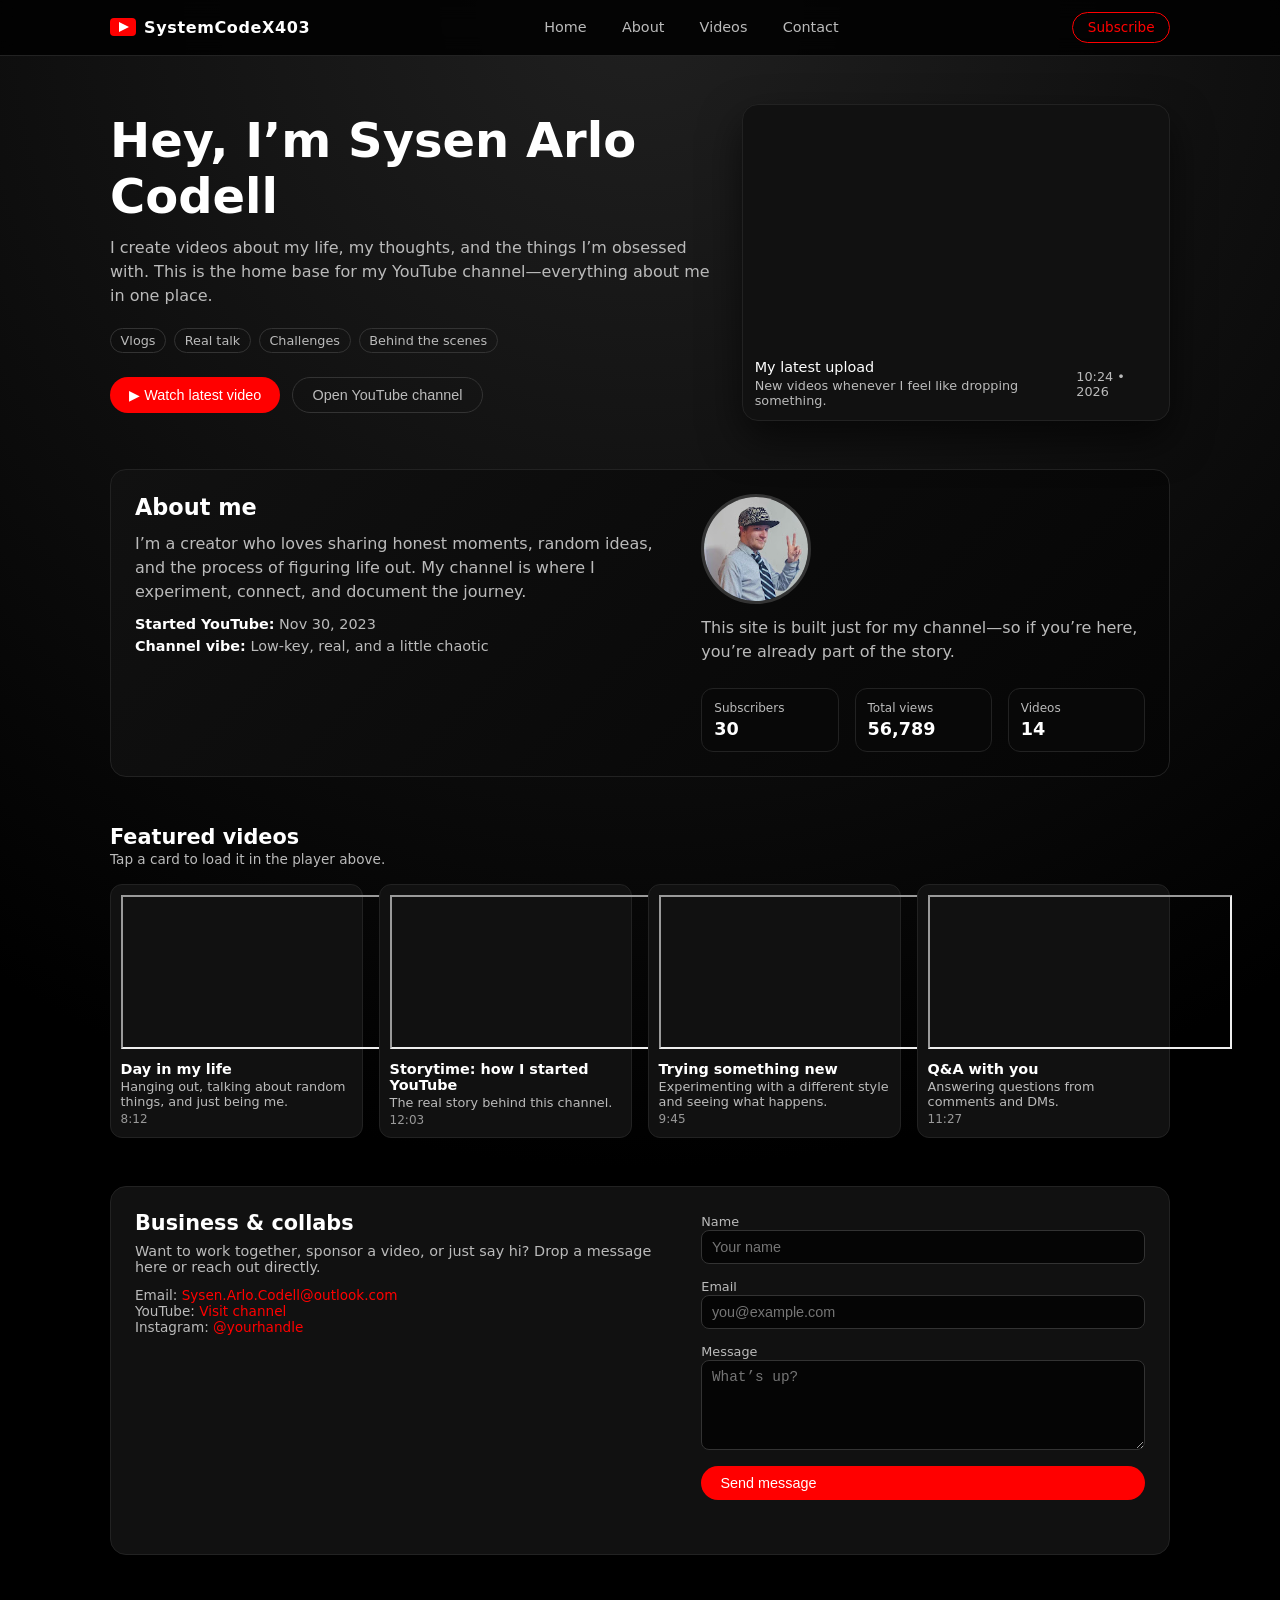
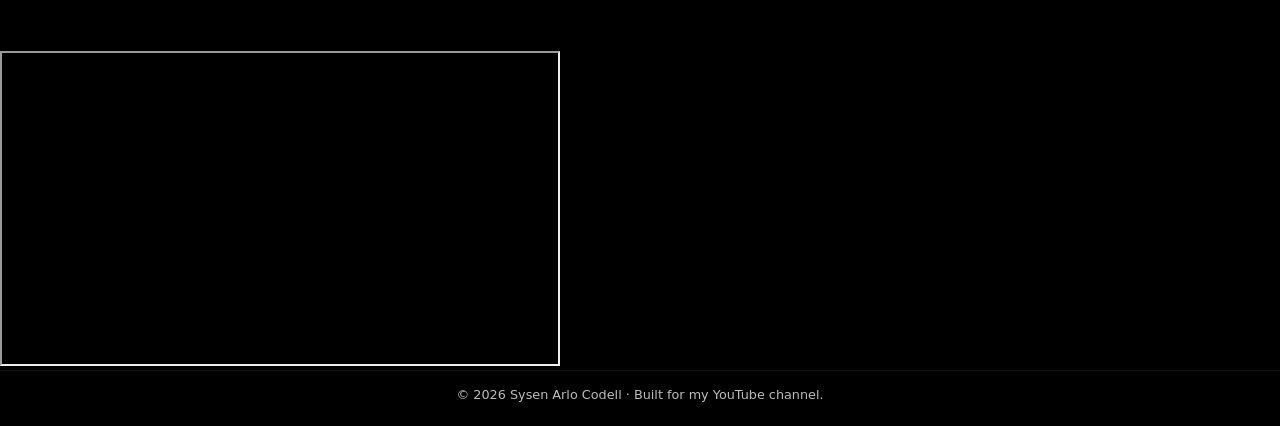
==== index.html @ 3a44734b "Update index.html" ====
<!DOCTYPE html>
<html lang="en">
<head>
  <meta charset="UTF-8" />
  <meta name="viewport" content="width=device-width, initial-scale=1.0" />
  <title>Sysen Arlo Codell – About Me</title>
  <style>
    :root {
      --bg: #050505;
      --card: #111111;
      --accent: #ff0000;
      --text: #ffffff;
      --muted: #bbbbbb;
      --font: system-ui, -apple-system, BlinkMacSystemFont, "Segoe UI", sans-serif;
    }

    * {
      box-sizing: border-box;
      margin: 0;
      padding: 0;
    }

    body {
      font-family: var(--font);
      background: radial-gradient(circle at top, #202020 0, #000000 55%);
      color: var(--text);
      min-height: 100vh;
    }

    header {
      position: sticky;
      top: 0;
      z-index: 10;
      background: rgba(0, 0, 0, 0.85);
      backdrop-filter: blur(10px);
      border-bottom: 1px solid #222;
    }

    .nav {
      max-width: 1100px;
      margin: 0 auto;
      padding: 0.75rem 1.25rem;
      display: flex;
      align-items: center;
      justify-content: space-between;
    }

    .logo {
      display: flex;
      align-items: center;
      gap: 0.5rem;
      font-weight: 700;
      letter-spacing: 0.04em;
    }

    .logo-icon {
      width: 26px;
      height: 18px;
      border-radius: 4px;
      background: var(--accent);
      position: relative;
    }

    .logo-icon::before {
      content: "";
      position: absolute;
      left: 9px;
      top: 4px;
      border-left: 10px solid #fff;
      border-top: 5px solid transparent;
      border-bottom: 5px solid transparent;
    }

    .nav-links {
      display: flex;
      gap: 1rem;
      font-size: 0.9rem;
    }

    .nav-links a {
      color: var(--muted);
      text-decoration: none;
      padding: 0.35rem 0.6rem;
      border-radius: 999px;
      transition: 0.2s;
    }

    .nav-links a:hover {
      color: var(--text);
      background: #222;
    }

    .nav-cta {
      padding: 0.4rem 0.9rem;
      border-radius: 999px;
      border: 1px solid var(--accent);
      color: var(--accent);
      font-size: 0.85rem;
      text-decoration: none;
      transition: 0.2s;
    }

    .nav-cta:hover {
      background: var(--accent);
      color: #fff;
    }

    main {
      max-width: 1100px;
      margin: 0 auto;
      padding: 1.5rem 1.25rem 3rem;
    }

    section {
      margin-bottom: 3rem;
    }

    /* Hero */

    .hero {
      display: grid;
      grid-template-columns: minmax(0, 1.4fr) minmax(0, 1fr);
      gap: 2rem;
      align-items: center;
      padding-top: 1.5rem;
    }

    .hero-text h1 {
      font-size: clamp(2.2rem, 4vw, 3rem);
      margin-bottom: 0.75rem;
    }

    .hero-text p {
      color: var(--muted);
      margin-bottom: 1.25rem;
      line-height: 1.5;
    }

    .hero-tags {
      display: flex;
      flex-wrap: wrap;
      gap: 0.5rem;
      margin-bottom: 1.5rem;
    }

    .tag {
      font-size: 0.8rem;
      padding: 0.25rem 0.6rem;
      border-radius: 999px;
      border: 1px solid #333;
      color: var(--muted);
    }

    .hero-actions {
      display: flex;
      flex-wrap: wrap;
      gap: 0.75rem;
    }

    .btn-primary {
      background: var(--accent);
      color: #fff;
      border-radius: 999px;
      padding: 0.55rem 1.2rem;
      border: none;
      cursor: pointer;
      font-size: 0.9rem;
      display: inline-flex;
      align-items: center;
      gap: 0.4rem;
      transition: 0.2s;
    }

    .btn-primary:hover {
      filter: brightness(1.1);
      transform: translateY(-1px);
    }

    .btn-secondary {
      background: transparent;
      color: var(--muted);
      border-radius: 999px;
      padding: 0.55rem 1.2rem;
      border: 1px solid #333;
      cursor: pointer;
      font-size: 0.9rem;
      transition: 0.2s;
    }

    .btn-secondary:hover {
      border-color: #555;
      color: var(--text);
    }

    .hero-video {
      background: var(--card);
      border-radius: 16px;
      padding: 0.75rem;
      box-shadow: 0 18px 40px rgba(0, 0, 0, 0.6);
      border: 1px solid #222;
    }

    .hero-video iframe {
      width: 100%;
      aspect-ratio: 16 / 9;
      border-radius: 12px;
      border: none;
    }

    .video-meta {
      margin-top: 0.75rem;
      display: flex;
      justify-content: space-between;
      align-items: center;
      font-size: 0.8rem;
      color: var(--muted);
    }

    .video-title {
      font-size: 0.9rem;
      color: var(--text);
      margin-bottom: 0.2rem;
    }

    /* About */

    .about-card {
      background: linear-gradient(135deg, #111111, #050505);
      border-radius: 16px;
      padding: 1.5rem;
      border: 1px solid #222;
      display: grid;
      grid-template-columns: minmax(0, 1.1fr) minmax(0, 0.9fr);
      gap: 1.5rem;
    }

    .about-card h2 {
      font-size: 1.4rem;
      margin-bottom: 0.75rem;
    }

    .about-card p {
      color: var(--muted);
      line-height: 1.5;
      margin-bottom: 0.75rem;
    }

    .about-list {
      list-style: none;
      margin-top: 0.5rem;
    }

    .about-list li {
      margin-bottom: 0.35rem;
      font-size: 0.9rem;
    }

    .about-list span {
      color: var(--muted);
    }

.avatar {
  width: 110px;
  height: 110px;
  border-radius: 50%;
  border: 3px solid #333;
  margin-bottom: 0.75rem;
  object-fit: cover;
  display: block;
}
    .about-right {
      display: flex;
      flex-direction: column;
      justify-content: space-between;
    }

    .stats {
      display: flex;
      flex-wrap: wrap;
      gap: 1rem;
      margin-top: 0.75rem;
    }

    .stat {
      flex: 1 1 120px;
      background: #080808;
      border-radius: 12px;
      padding: 0.75rem;
      border: 1px solid #222;
    }

    .stat-label {
      font-size: 0.75rem;
      color: var(--muted);
      margin-bottom: 0.25rem;
    }

    .stat-value {
      font-size: 1.1rem;
      font-weight: 600;
    }

    /* Playlist */

    .playlist-header {
      display: flex;
      justify-content: space-between;
      align-items: center;
      margin-bottom: 1rem;
    }

    .playlist-header h2 {
      font-size: 1.3rem;
    }

    .playlist-header span {
      font-size: 0.85rem;
      color: var(--muted);
    }

    .playlist-grid {
      display: grid;
      grid-template-columns: repeat(auto-fit, minmax(220px, 1fr));
      gap: 1rem;
    }

    .video-card {
      background: var(--card);
      border-radius: 12px;
      padding: 0.6rem;
      border: 1px solid #222;
      cursor: pointer;
      transition: 0.2s;
    }

    .video-card:hover {
      transform: translateY(-2px);
      border-color: #444;
    }

    .thumb {
      width: 100%;
      aspect-ratio: 16 / 9;
      border-radius: 8px;
      background: #222;
      position: relative;
      overflow: hidden;
    }

    .thumb::before {
      content: "▶";
      position: absolute;
      font-size: 1.6rem;
      color: rgba(255, 255, 255, 0.85);
      left: 50%;
      top: 50%;
      transform: translate(-50%, -50%);
    }

    .video-info {
      margin-top: 0.5rem;
    }

    .video-info h3 {
      font-size: 0.9rem;
      margin-bottom: 0.15rem;
    }

    .video-info p {
      font-size: 0.8rem;
      color: var(--muted);
    }

    /* Contact */

    .contact-card {
      background: var(--card);
      border-radius: 16px;
      padding: 1.5rem;
      border: 1px solid #222;
      display: grid;
      grid-template-columns: minmax(0, 1.1fr) minmax(0, 0.9fr);
      gap: 1.5rem;
    }

    .contact-card h2 {
      font-size: 1.3rem;
      margin-bottom: 0.5rem;
    }

    .contact-card p {
      color: var(--muted);
      font-size: 0.9rem;
      margin-bottom: 0.75rem;
    }

    form {
      display: grid;
      gap: 0.75rem;
    }

    label {
      font-size: 0.8rem;
      color: var(--muted);
      margin-bottom: 0.15rem;
    }

    input,
    textarea {
      width: 100%;
      background: #050505;
      border-radius: 8px;
      border: 1px solid #333;
      padding: 0.5rem 0.6rem;
      color: var(--text);
      font-size: 0.9rem;
    }

    textarea {
      min-height: 90px;
      resize: vertical;
    }

    input:focus,
    textarea:focus {
      outline: none;
      border-color: var(--accent);
    }

    .contact-links {
      margin-top: 0.75rem;
      font-size: 0.85rem;
      color: var(--muted);
    }

    .contact-links a {
      color: var(--accent);
      text-decoration: none;
    }

    .contact-links a:hover {
      text-decoration: underline;
    }

    footer {
      border-top: 1px solid #111;
      padding: 1rem 1.25rem 1.5rem;
      font-size: 0.8rem;
      color: var(--muted);
      text-align: center;
    }

    footer a {
      color: var(--accent);
      text-decoration: none;
    }

    footer a:hover {
      text-decoration: underline;
    }

    @media (max-width: 800px) {
      .hero,
      .about-card,
      .contact-card {
        grid-template-columns: 1fr;
      }

      .nav {
        flex-wrap: wrap;
        gap: 0.75rem;
      }

      .nav-links {
        order: 3;
        width: 100%;
        justify-content: center;
        flex-wrap: wrap;
      }

      .nav-cta {
        order: 2;
      }
      .thumb-frame {
  width: 100%;
  aspect-ratio: 16/9;
  border: none;
  border-radius: 8px;
  background: #000;
}
    }
  </style>
</head>
<body>
  <header>
    <div class="nav">
      <div class="logo">
        <div class="logo-icon"></div>
        <span>Sysen Arlo Codell</span>
      </div>
      <div class="nav-links">
        <a href="#hero">Home</a>
        <a href="#about">About</a>
        <a href="#playlist">Videos</a>
        <a href="#contact">Contact</a>
      </div>
      <a class="nav-cta" id="nav-subscribe" target="_blank">
        Subscribe
      </a>
    </div>
  </header>

  <main>
    <!-- HERO -->
    <section id="hero" class="hero">
      <div class="hero-text">
        <h1>Hey, I’m <span id="hero-name">Your Name</span></h1>
        <p>
          I create videos about my life, my thoughts, and the things I’m obsessed with.
          This is the home base for my YouTube channel—everything about me in one place.
        </p>
        <div class="hero-tags">
          <span class="tag">Vlogs</span>
          <span class="tag">Real talk</span>
          <span class="tag">Challenges</span>
          <span class="tag">Behind the scenes</span>
        </div>
        <div class="hero-actions">
          <button class="btn-primary" id="btn-watch-latest">
            ▶ Watch latest video
          </button>
          <button class="btn-secondary" id="btn-open-channel">
            Open YouTube channel
          </button>
        </div>
      </div>
      <div class="hero-video">
        <!-- Replace VIDEO_ID with your actual YouTube video ID -->
        <iframe
          id="featured-video"
          src="https://www.youtube.com/embed/VIDEO_ID"
          title="Featured video"
          allow="accelerometer; autoplay; clipboard-write; encrypted-media; gyroscope; picture-in-picture; web-share"
          allowfullscreen
        ></iframe>
        <div class="video-meta">
          <div>
            <div class="video-title" id="featured-title">
              My latest upload
            </div>
            <div>New videos whenever I feel like dropping something.</div>
          </div>
          <div>
            <span id="featured-length">10:24</span> •
            <span id="featured-date">2026</span>
          </div>
        </div>
      </div>
    </section>

    <!-- ABOUT -->
    <section id="about">
      <div class="about-card">
        <div>
          <h2>About me</h2>
          <p id="about-text">
            I’m a creator who loves sharing honest moments, random ideas, and the process of figuring life out.
            My channel is where I experiment, connect, and document the journey.
          </p>
          <ul class="about-list">
            <li><strong>Started YouTube:</strong> <span id="about-start">2026</span></li>
            <li><strong>Channel vibe:</strong> <span id="about-vibe">Low-key, real, and a little chaotic</span></li>
          </ul>
        </div>
        <div class="about-right">
          <div>
            <img src="Images/Icons/Icon.png" alt="Profile Icon" class="avatar" />
            <p>
              This site is built just for my channel—so if you’re here, you’re already part of the story.
            </p>
          </div>
          <div class="stats">
            <div class="stat">
              <div class="stat-label">Subscribers</div>
              <div class="stat-value" id="stat-subs">1,234</div>
            </div>
            <div class="stat">
              <div class="stat-label">Total views</div>
              <div class="stat-value" id="stat-views">56,789</div>
            </div>
            <div class="stat">
              <div class="stat-label">Videos</div>
              <div class="stat-value" id="stat-videos">42</div>
            </div>
          </div>
        </div>
      </div>
    </section>

    <!-- PLAYLIST -->
    <section id="playlist">
      <div class="playlist-header">
        <div>
          <h2>Featured videos</h2>
          <span>Tap a card to load it in the player above.</span>
        </div>
      </div>
      <div class="playlist-grid" id="playlist-grid">
        <!-- Cards are injected by JavaScript -->
      </div>
    </section>

    <!-- CONTACT -->
    <section id="contact">
      <div class="contact-card">
        <div>
          <h2>Business & collabs</h2>
          <p>
            Want to work together, sponsor a video, or just say hi?
            Drop a message here or reach out directly.
          </p>
          <div class="contact-links">
            Email: <a id="contact-email-link" href="mailto:you@example.com">you@example.com</a><br />
            YouTube: <a id="contact-channel-link" target="_blank">Visit channel</a><br />
            Instagram: <a id="contact-instagram-link" target="_blank">@yourhandle</a>
          </div>
        </div>
        <div>
          <form id="contact-form">
            <div>
              <label for="name">Name</label>
              <input id="name" name="name" type="text" placeholder="Your name" required />
            </div>
            <div>
              <label for="email">Email</label>
              <input id="email" name="email" type="email" placeholder="you@example.com" required />
            </div>
            <div>
              <label for="message">Message</label>
              <textarea id="message" name="message" placeholder="What’s up?" required></textarea>
            </div>
            <button class="btn-primary" type="submit">Send message</button>
            <p id="form-status" style="font-size:0.8rem; color:var(--muted); margin-top:0.4rem;"></p>
          </form>
        </div>
      </div>
    </section>
  </main>
<iframe
  width="560"
  height="315"
  src="https://www.youtube.com/embed/dQw4w9WgXcQ"
  title="YouTube video player"
  allowfullscreen>
</iframe>
  <footer>
    © <span id="footer-year"></span> <span id="footer-name">Your Name</span> · Built for my YouTube channel.
  </footer>

  <script>
    // ====== CONFIG: PUT YOUR REAL INFO HERE ======
    const config = {
      channelName: "SystemCodeX403",
      yourName: "Sysen Arlo Codell",
      youtubeChannelUrl: "https://www.youtube.com/@SystemCodeX403/",
      subscribeUrl: "https://www.youtube.com/channel/UCKgXrIfDnrRcfkJ9iuXGNQg?sub_confirmation=1",
      email: "Sysen.Arlo.Codell@outlook.com",
      instagramUrl: "https://www.instagram.com/yourhandle",
      started: "Nov 30, 2023",
      vibe: "Low-key, real, and a little chaotic",
      stats: {
        subs: "30",
        views: "56,789",
        videos: "14",
      },
  featuredVideo: {
  id: "0Z11QTkJEYU",
        title: "My latest upload",
        length: "10:24",
        date: "2026",
      },
      playlist: [
        {
          id: "bMtNAjTKTQ078sOP",
          title: "Day in my life",
          description: "Hanging out, talking about random things, and just being me.",
          length: "8:12",
        },
        {
          id: "VIDEO_ID_2",
          title: "Storytime: how I started YouTube",
          description: "The real story behind this channel.",
          length: "12:03",
        },
        {
          id: "VIDEO_ID_3",
          title: "Trying something new",
          description: "Experimenting with a different style and seeing what happens.",
          length: "9:45",
        },
        {
          id: "VIDEO_ID_4",
          title: "Q&A with you",
          description: "Answering questions from comments and DMs.",
          length: "11:27",
        },
      ],
    };

    // ====== INIT ======
    function initSite() {
      // Basic text
      document.querySelector(".logo span").textContent = config.channelName;
      document.getElementById("hero-name").textContent = config.yourName;
      document.getElementById("about-start").textContent = config.started;
      document.getElementById("about-vibe").textContent = config.vibe;

      document.getElementById("stat-subs").textContent = config.stats.subs;
      document.getElementById("stat-views").textContent = config.stats.views;
      document.getElementById("stat-videos").textContent = config.stats.videos;

      // Featured video
      const featuredIframe = document.getElementById("featured-video");
      featuredIframe.src = "https://www.youtube.com/embed/" + config.featuredVideo.id;
      document.getElementById("featured-title").textContent = config.featuredVideo.title;
      document.getElementById("featured-length").textContent = config.featuredVideo.length;
      document.getElementById("featured-date").textContent = config.featuredVideo.date;

      // Links
      const navSubscribe = document.getElementById("nav-subscribe");
      navSubscribe.href = config.subscribeUrl;

      const btnOpenChannel = document.getElementById("btn-open-channel");
      btnOpenChannel.addEventListener("click", () => {
        window.open(config.youtubeChannelUrl, "_blank");
      });

const btnWatchLatest = document.getElementById("btn-watch-latest");
btnWatchLatest.addEventListener("click", () => {
  window.open("https://www.youtube.com/@SystemCodeX403/videos", "_blank");
});

      const contactEmailLink = document.getElementById("contact-email-link");
      contactEmailLink.href = "mailto:" + config.email;
      contactEmailLink.textContent = config.email;

      const contactChannelLink = document.getElementById("contact-channel-link");
      contactChannelLink.href = config.youtubeChannelUrl;

      const contactInstagramLink = document.getElementById("contact-instagram-link");
      contactInstagramLink.href = config.instagramUrl;

      // Footer
      document.getElementById("footer-year").textContent = new Date().getFullYear();
      document.getElementById("footer-name").textContent = config.yourName;

      // Playlist
      const playlistGrid = document.getElementById("playlist-grid");
      playlistGrid.innerHTML = "";
      config.playlist.forEach((video) => {
        const card = document.createElement("div");
        card.className = "video-card";
card.innerHTML = `
  <iframe
    class="thumb-frame"
    src="https://www.youtube.com/embed/${video.id}"
    title="${video.title}"
    allowfullscreen>
  </iframe>

  <div class="video-info">
    <h3>${video.title}</h3>
    <p>${video.description}</p>
    <p style="margin-top:0.2rem;font-size:0.75rem;color:#999;">
      ${video.length}
    </p>
  </div>
`;
        card.addEventListener("click", () => {
          featuredIframe.src = "https://www.youtube.com/embed/" + video.id;
          document.getElementById("featured-title").textContent = video.title;
          document.getElementById("featured-length").textContent = video.length;
          document.getElementById("featured-date").textContent = config.featuredVideo.date;
          window.scrollTo({ top: 0, behavior: "smooth" });
        });
        playlistGrid.appendChild(card);
      });

      // Contact form (demo only)
      const form = document.getElementById("contact-form");
      const status = document.getElementById("form-status");
      form.addEventListener("submit", (e) => {
        e.preventDefault();
        status.textContent =
          "This demo form doesn’t send yet—but you can connect it to email or a backend later.";
      });
    }

    document.addEventListener("DOMContentLoaded", initSite);
  </script>
</body>
</html>
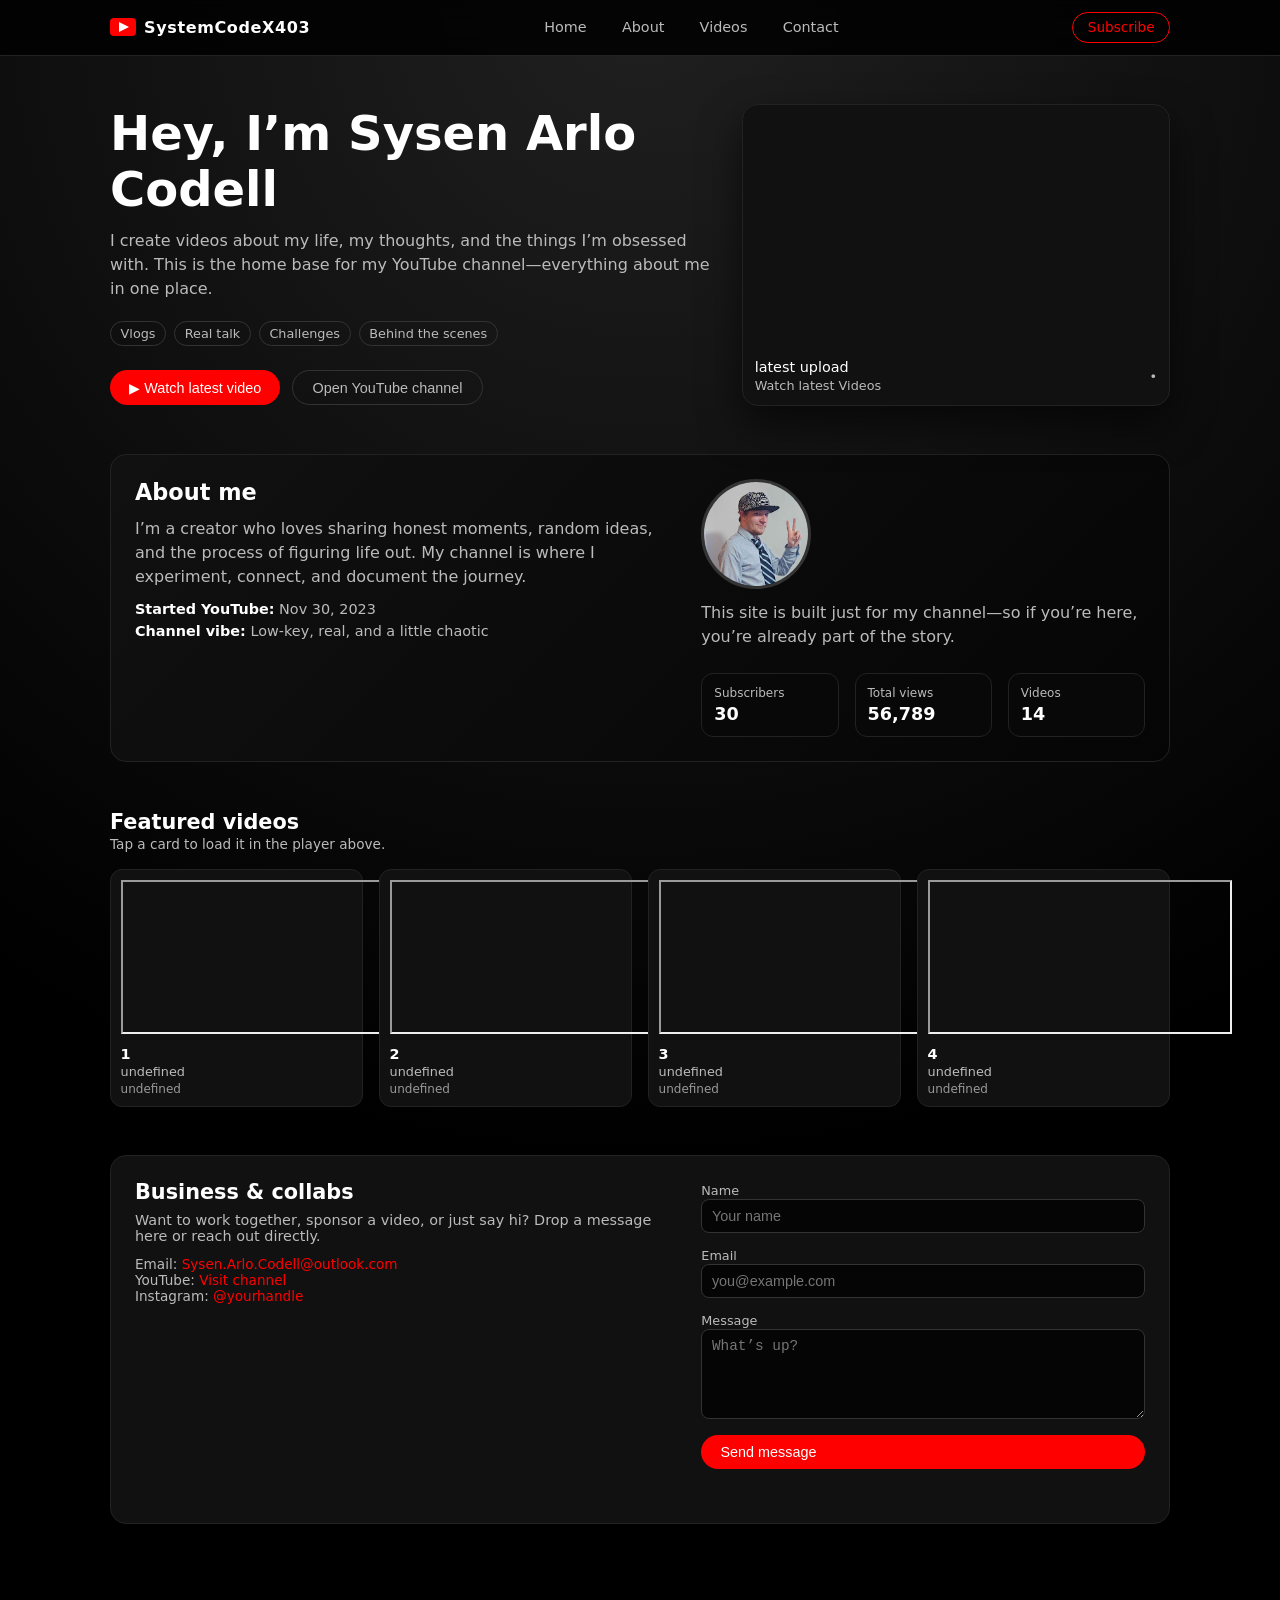
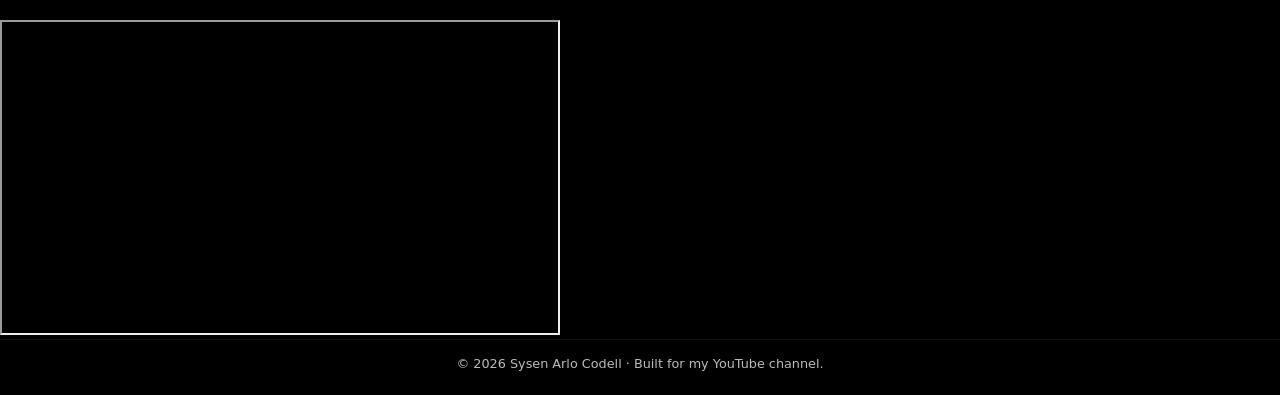
==== commit c08dce27: "Update index.html" ====
--- a/index.html
+++ b/index.html
@@ -548,7 +548,7 @@
             <div class="video-title" id="featured-title">
               My latest upload
             </div>
-            <div>New videos whenever I feel like dropping something.</div>
+            <div>Watch latest Videos</div>
           </div>
           <div>
             <span id="featured-length">10:24</span> •
@@ -675,34 +675,24 @@
       },
   featuredVideo: {
   id: "0Z11QTkJEYU",
-        title: "My latest upload",
-        length: "10:24",
-        date: "2026",
+        title: "latest upload",
       },
       playlist: [
         {
           id: "bMtNAjTKTQ078sOP",
-          title: "Day in my life",
-          description: "Hanging out, talking about random things, and just being me.",
-          length: "8:12",
+          title: "1",
         },
         {
-          id: "VIDEO_ID_2",
-          title: "Storytime: how I started YouTube",
-          description: "The real story behind this channel.",
-          length: "12:03",
+          id: "Lloh_UrahH0",
+          title: "2",
         },
         {
           id: "VIDEO_ID_3",
-          title: "Trying something new",
-          description: "Experimenting with a different style and seeing what happens.",
-          length: "9:45",
+          title: "3",
         },
         {
           id: "VIDEO_ID_4",
-          title: "Q&A with you",
-          description: "Answering questions from comments and DMs.",
-          length: "11:27",
+          title: "4",
         },
       ],
     };
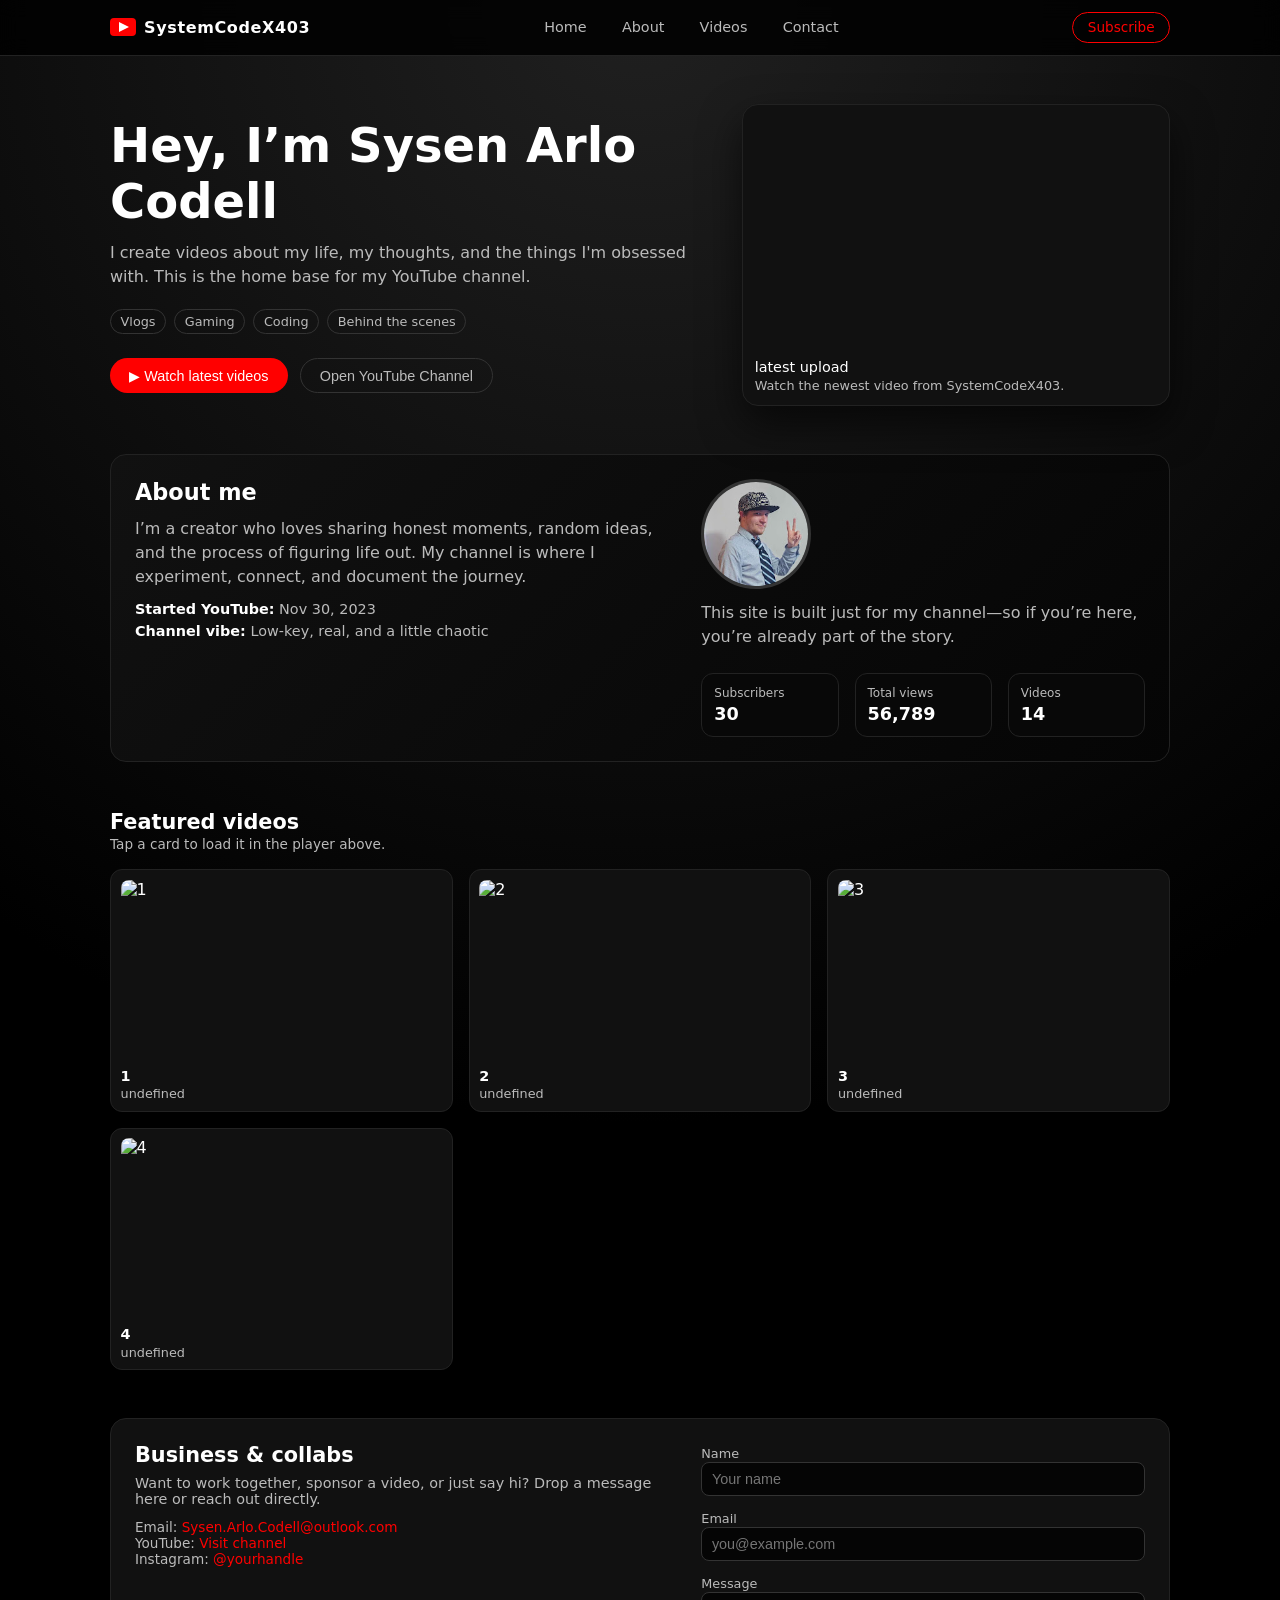
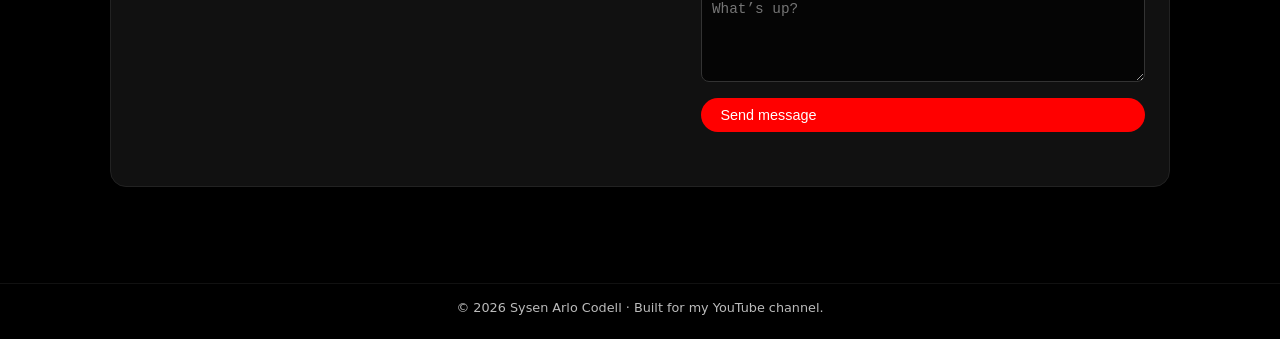
==== commit f5861cba: "Update index.html" ====
--- a/index.html
+++ b/index.html
@@ -338,24 +338,34 @@
       border-color: #444;
     }
 
-    .thumb {
-      width: 100%;
-      aspect-ratio: 16 / 9;
-      border-radius: 8px;
-      background: #222;
-      position: relative;
-      overflow: hidden;
-    }
-
-    .thumb::before {
-      content: "▶";
-      position: absolute;
-      font-size: 1.6rem;
-      color: rgba(255, 255, 255, 0.85);
-      left: 50%;
-      top: 50%;
-      transform: translate(-50%, -50%);
-    }
+.thumb-frame {
+  width: 100%;
+  height: 180px;
+  object-fit: cover;
+  border-radius: 8px;
+  display: block;
+}
+
+.video-card {
+  background: var(--card);
+  border-radius: 12px;
+  padding: 0.6rem;
+  border: 1px solid #222;
+  cursor: pointer;
+  transition: 0.2s;
+  overflow: hidden;
+}
+
+.video-card:hover {
+  transform: translateY(-2px);
+  border-color: #444;
+}
+
+.playlist-grid {
+  display: grid;
+  grid-template-columns: repeat(auto-fit, minmax(320px, 1fr));
+  gap: 1rem;
+}
 
     .video-info {
       margin-top: 0.5rem;
@@ -486,6 +496,13 @@
   aspect-ratio: 16/9;
   border: none;
   border-radius: 8px;
+  background: #000;
+}
+.hero-video iframe {
+  width: 100%;
+  aspect-ratio: 16 / 9;
+  border: none;
+  border-radius: 12px;
   background: #000;
 }
     }
@@ -511,53 +528,63 @@
   </header>
 
   <main>
-    <!-- HERO -->
-    <section id="hero" class="hero">
-      <div class="hero-text">
-        <h1>Hey, I’m <span id="hero-name">Your Name</span></h1>
-        <p>
-          I create videos about my life, my thoughts, and the things I’m obsessed with.
-          This is the home base for my YouTube channel—everything about me in one place.
-        </p>
-        <div class="hero-tags">
-          <span class="tag">Vlogs</span>
-          <span class="tag">Real talk</span>
-          <span class="tag">Challenges</span>
-          <span class="tag">Behind the scenes</span>
+<!-- HERO -->
+<section id="hero" class="hero">
+  <div class="hero-text">
+    <h1>Hey, I’m <span id="hero-name">Your Name</span></h1>
+
+    <p>
+      I create videos about my life, my thoughts, and the things I'm obsessed
+      with. This is the home base for my YouTube channel.
+    </p>
+
+    <div class="hero-tags">
+      <span class="tag">Vlogs</span>
+      <span class="tag">Gaming</span>
+      <span class="tag">Coding</span>
+      <span class="tag">Behind the scenes</span>
+    </div>
+
+    <div class="hero-actions">
+      <button class="btn-primary" id="btn-watch-latest">
+        ▶ Watch latest videos
+      </button>
+
+      <button class="btn-secondary" id="btn-open-channel">
+        Open YouTube Channel
+      </button>
+    </div>
+  </div>
+
+  <div class="hero-video">
+
+    <iframe
+      id="featured-video"
+      src="https://www.youtube.com/embed/0Z11QTkJEYU"
+      title="Featured Video"
+      allow="accelerometer; autoplay; clipboard-write; encrypted-media; gyroscope; picture-in-picture; web-share"
+      allowfullscreen>
+    </iframe>
+
+    <div class="video-meta">
+      <div>
+        <div class="video-title" id="featured-title">
+          Latest Upload
         </div>
-        <div class="hero-actions">
-          <button class="btn-primary" id="btn-watch-latest">
-            ▶ Watch latest video
-          </button>
-          <button class="btn-secondary" id="btn-open-channel">
-            Open YouTube channel
-          </button>
+
+        <div>
+          Watch the newest video from SystemCodeX403.
         </div>
       </div>
-      <div class="hero-video">
-        <!-- Replace VIDEO_ID with your actual YouTube video ID -->
-        <iframe
-          id="featured-video"
-          src="https://www.youtube.com/embed/VIDEO_ID"
-          title="Featured video"
-          allow="accelerometer; autoplay; clipboard-write; encrypted-media; gyroscope; picture-in-picture; web-share"
-          allowfullscreen
-        ></iframe>
-        <div class="video-meta">
-          <div>
-            <div class="video-title" id="featured-title">
-              My latest upload
-            </div>
-            <div>Watch latest Videos</div>
-          </div>
-          <div>
-            <span id="featured-length">10:24</span> •
-            <span id="featured-date">2026</span>
-          </div>
-        </div>
+
+      <div>
+        <span id="featured-length"></span>
+        <span id="featured-date"></span>
       </div>
-    </section>
-
+    </div>
+
+  </div>
+</section>
     <!-- ABOUT -->
     <section id="about">
       <div class="about-card">
@@ -646,13 +673,6 @@
       </div>
     </section>
   </main>
-<iframe
-  width="560"
-  height="315"
-  src="https://www.youtube.com/embed/dQw4w9WgXcQ"
-  title="YouTube video player"
-  allowfullscreen>
-</iframe>
   <footer>
     © <span id="footer-year"></span> <span id="footer-name">Your Name</span> · Built for my YouTube channel.
   </footer>
@@ -751,42 +771,55 @@
         const card = document.createElement("div");
         card.className = "video-card";
 card.innerHTML = `
-  <iframe
+  <img
     class="thumb-frame"
-    src="https://www.youtube.com/embed/${video.id}"
-    title="${video.title}"
-    allowfullscreen>
-  </iframe>
+    src="https://img.youtube.com/vi/${video.id}/hqdefault.jpg"
+    alt="${video.title}"
+  >
 
   <div class="video-info">
     <h3>${video.title}</h3>
     <p>${video.description}</p>
-    <p style="margin-top:0.2rem;font-size:0.75rem;color:#999;">
-      ${video.length}
-    </p>
   </div>
 `;
-        card.addEventListener("click", () => {
-          featuredIframe.src = "https://www.youtube.com/embed/" + video.id;
-          document.getElementById("featured-title").textContent = video.title;
-          document.getElementById("featured-length").textContent = video.length;
-          document.getElementById("featured-date").textContent = config.featuredVideo.date;
-          window.scrollTo({ top: 0, behavior: "smooth" });
-        });
-        playlistGrid.appendChild(card);
-      });
-
-      // Contact form (demo only)
-      const form = document.getElementById("contact-form");
-      const status = document.getElementById("form-status");
-      form.addEventListener("submit", (e) => {
-        e.preventDefault();
-        status.textContent =
-          "This demo form doesn’t send yet—but you can connect it to email or a backend later.";
-      });
-    }
-
-    document.addEventListener("DOMContentLoaded", initSite);
+
+  card.addEventListener("click", () => {
+
+    featuredIframe.src =
+      "https://www.youtube.com/embed/" + video.id;
+
+    document.getElementById("featured-title").textContent =
+      video.title;
+
+    document.getElementById("featured-length").textContent =
+      video.length || "";
+
+    document.getElementById("featured-date").textContent = "";
+
+    document.getElementById("hero").scrollIntoView({
+      behavior: "smooth"
+    });
+
+  });
+
+  playlistGrid.appendChild(card);
+
+});
+
+// Contact form (demo only)
+const form = document.getElementById("contact-form");
+const status = document.getElementById("form-status");
+
+form.addEventListener("submit", (e) => {
+  e.preventDefault();
+
+  status.textContent =
+    "This demo form doesn’t send yet—but you can connect it to email or a backend later.";
+});
+
+}
+
+document.addEventListener("DOMContentLoaded", initSite);
   </script>
 </body>
 </html>
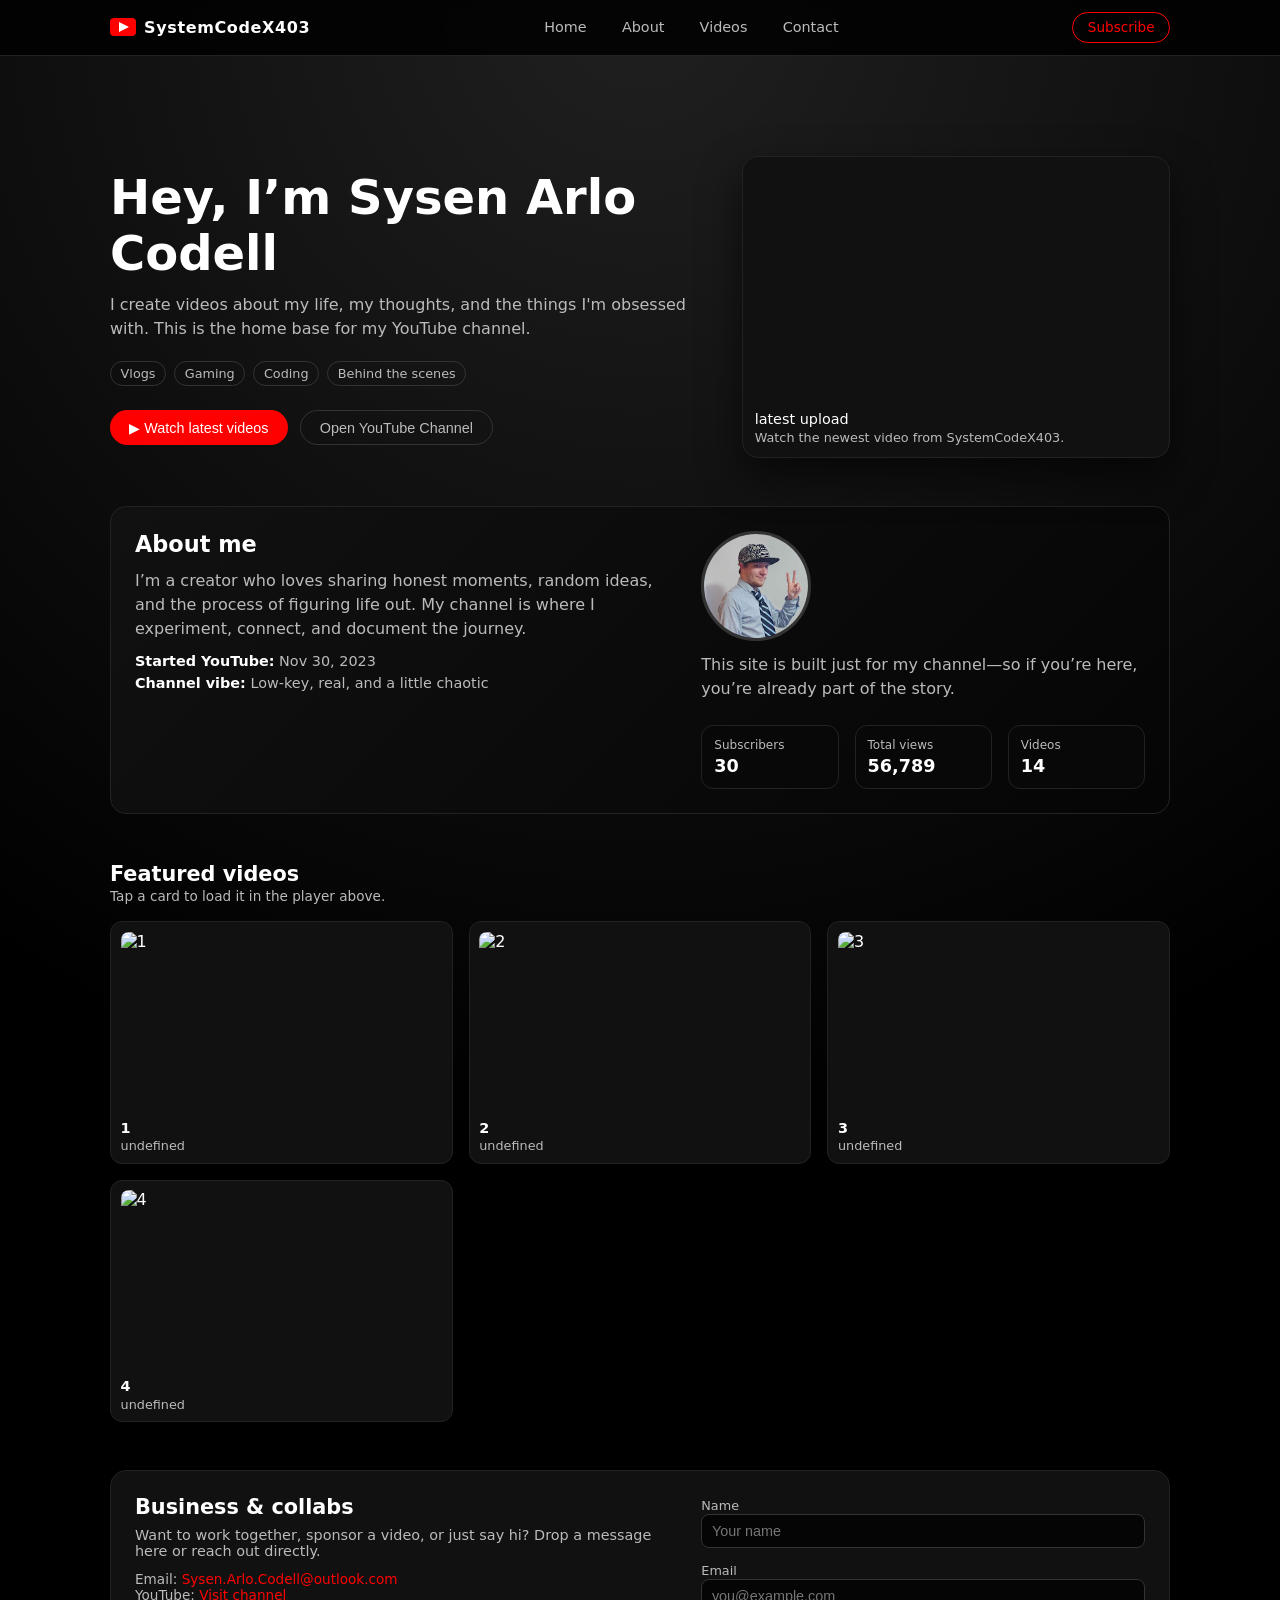
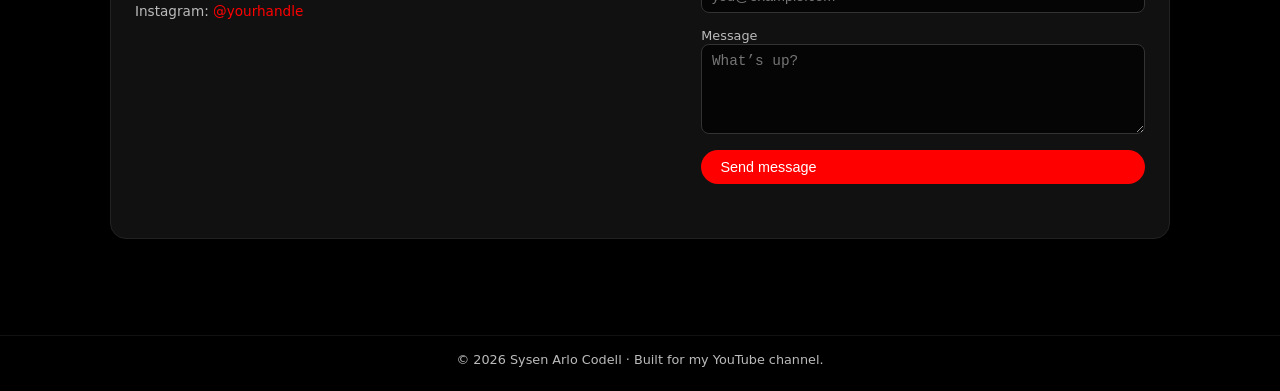
==== commit 1ab9d730: "Update print statement from 'Hello' to 'Goodbye'" ====
--- a/index.html
+++ b/index.html
@@ -526,6 +526,10 @@
       </a>
     </div>
   </header>
+<iframe
+  src="https://www.youtube.com/subscribe_embed?channelid=UCKgXrIfDnrRcfkJ9iuXGNQg"
+  style="height: 48px; width: 200px; border: none; overflow: hidden;"
+></iframe>
 
   <main>
 <!-- HERO -->
@@ -699,7 +703,7 @@
       },
       playlist: [
         {
-          id: "bMtNAjTKTQ078sOP",
+          id: "0Z11QTkJEYU",
           title: "1",
         },
         {
@@ -707,11 +711,11 @@
           title: "2",
         },
         {
-          id: "VIDEO_ID_3",
+          id: "9tbzXHx7ToE",
           title: "3",
         },
         {
-          id: "VIDEO_ID_4",
+          id: "SVFJLqm208I",
           title: "4",
         },
       ],
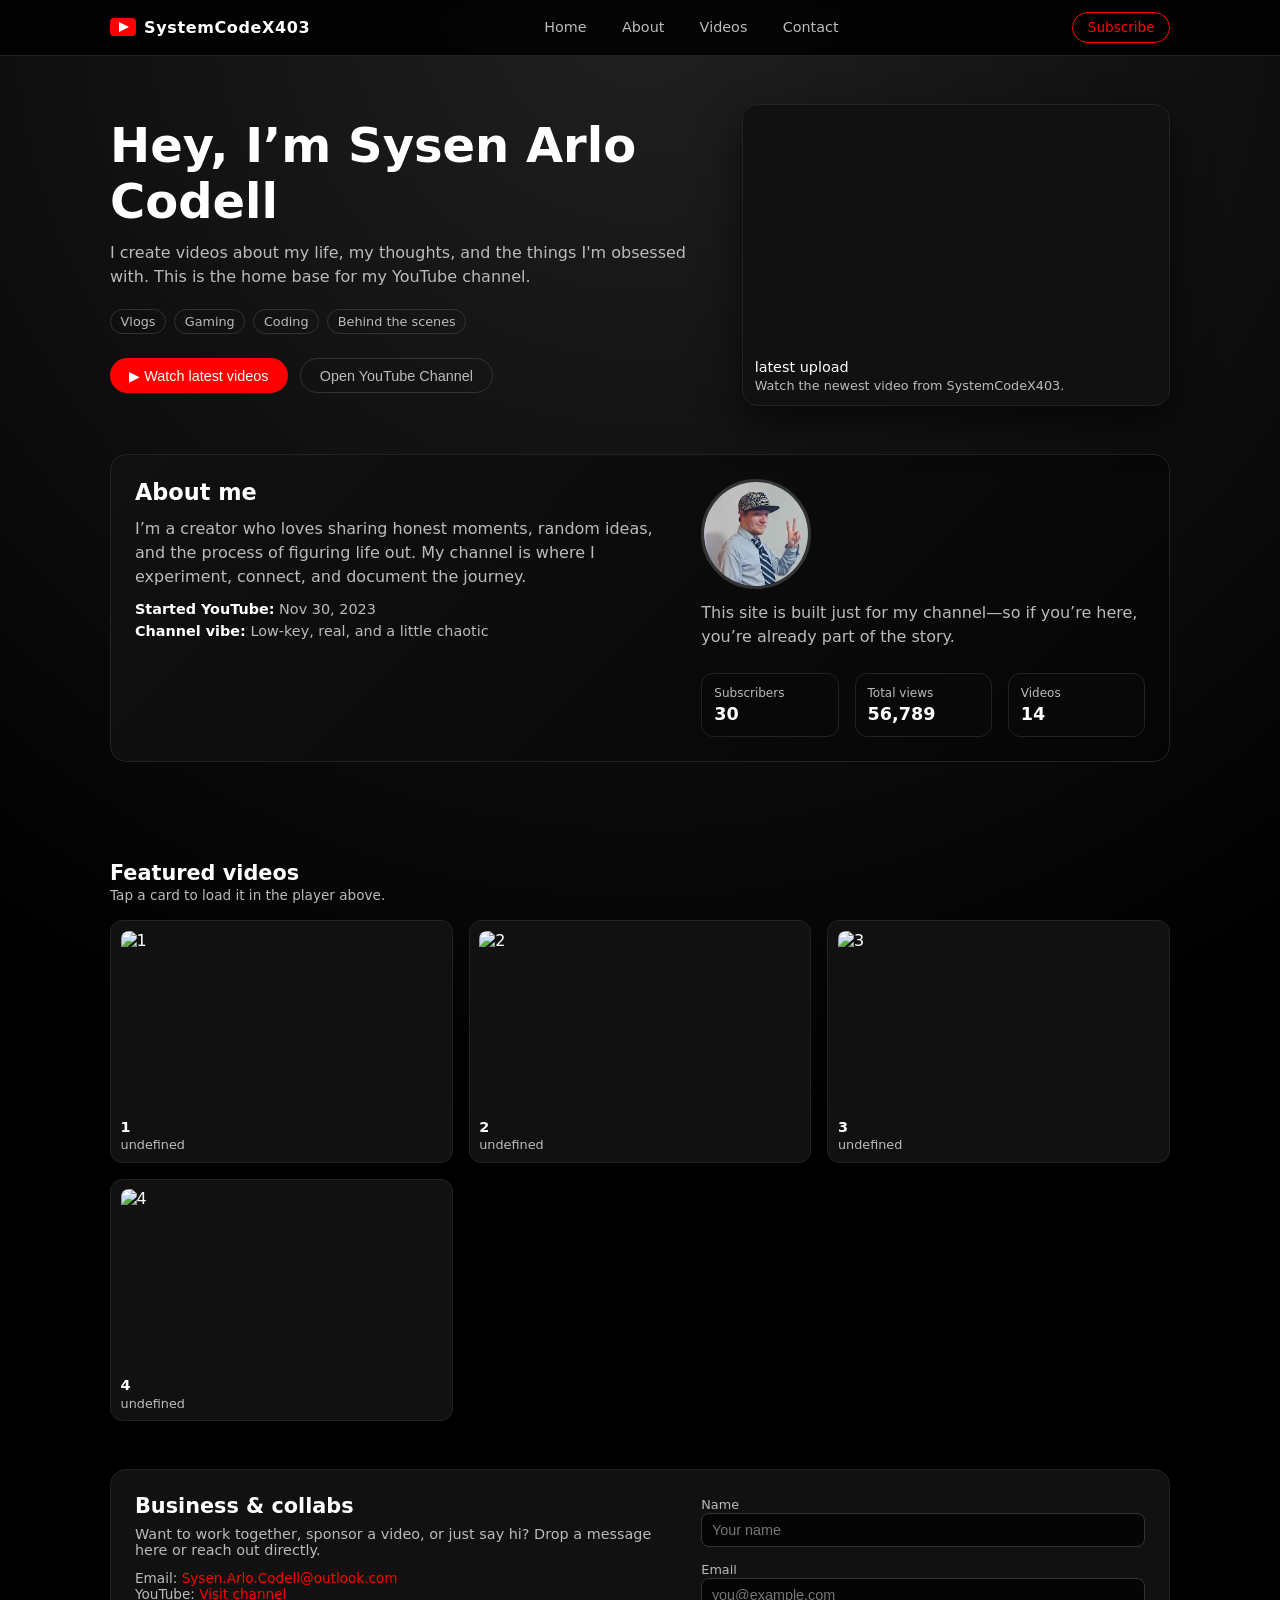
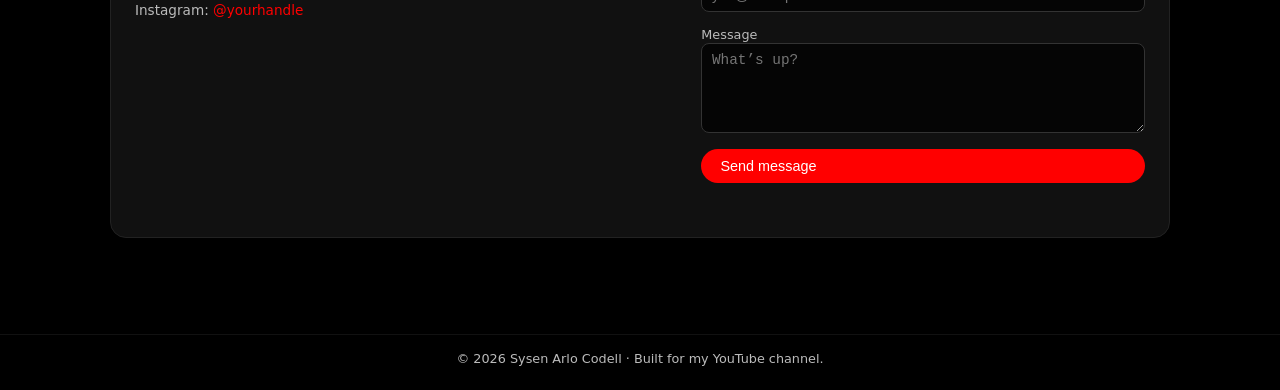
==== commit 60b096c9: "Update print statement from 'Hello' to 'Goodbye'" ====
--- a/index.html
+++ b/index.html
@@ -526,11 +526,6 @@
       </a>
     </div>
   </header>
-<iframe
-  src="https://www.youtube.com/subscribe_embed?channelid=UCKgXrIfDnrRcfkJ9iuXGNQg"
-  style="height: 48px; width: 200px; border: none; overflow: hidden;"
-></iframe>
-
   <main>
 <!-- HERO -->
 <section id="hero" class="hero">
@@ -628,6 +623,14 @@
       </div>
     </section>
 
+    <div class="nav-cta" style="padding:0; border:none;">
+  <iframe
+    src="https://www.youtube.com/subscribe_embed?channelid=UCKgXrIfDnrRcfkJ9iuXGNQg"
+    style="height:48px; width:200px; border:none; overflow:hidden;"
+  ></iframe>
+</div>
+
+
     <!-- PLAYLIST -->
     <section id="playlist">
       <div class="playlist-header">
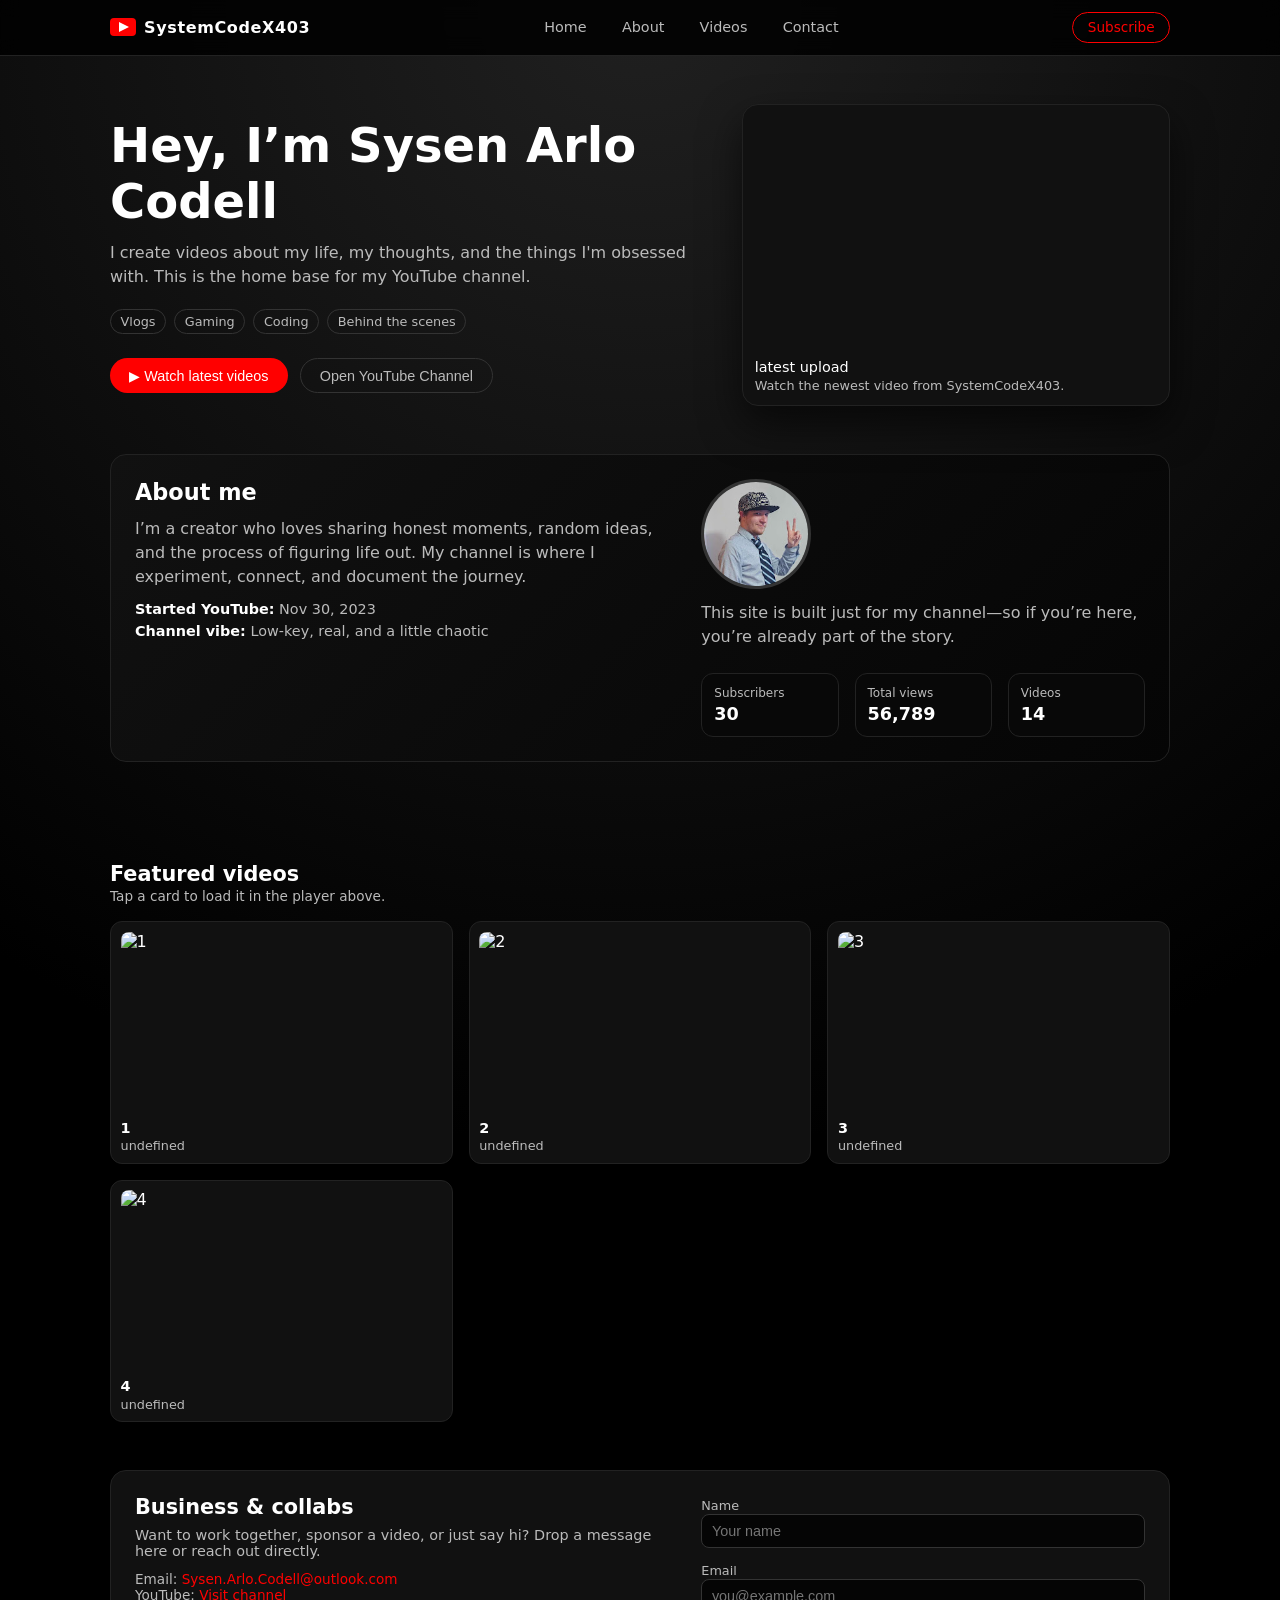
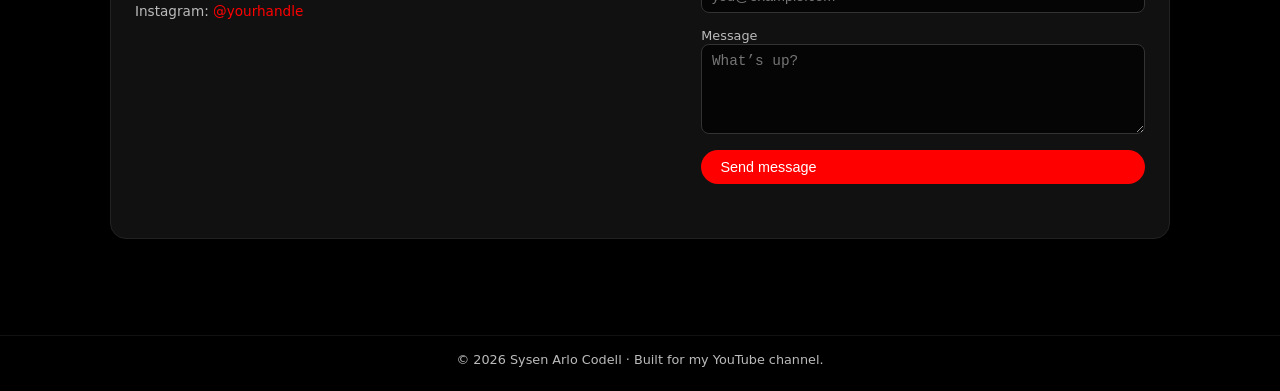
==== commit e768deab: "Update index.html" ====
--- a/index.html
+++ b/index.html
@@ -624,11 +624,11 @@
     </section>
 
     <div class="nav-cta" style="padding:0; border:none;">
-  <iframe
-    src="https://www.youtube.com/subscribe_embed?channelid=UCKgXrIfDnrRcfkJ9iuXGNQg"
-    style="height:48px; width:200px; border:none; overflow:hidden;"
-  ></iframe>
 </div>
+<iframe
+  src="https://www.youtube.com/subscribe_embed?channelid=UCKgXrIfDnrRcfkJ9iuXGNQg"
+  style="height:48px; width:200px; border:none; overflow:hidden; border-radius:12px;"
+></iframe>
 
 
     <!-- PLAYLIST -->
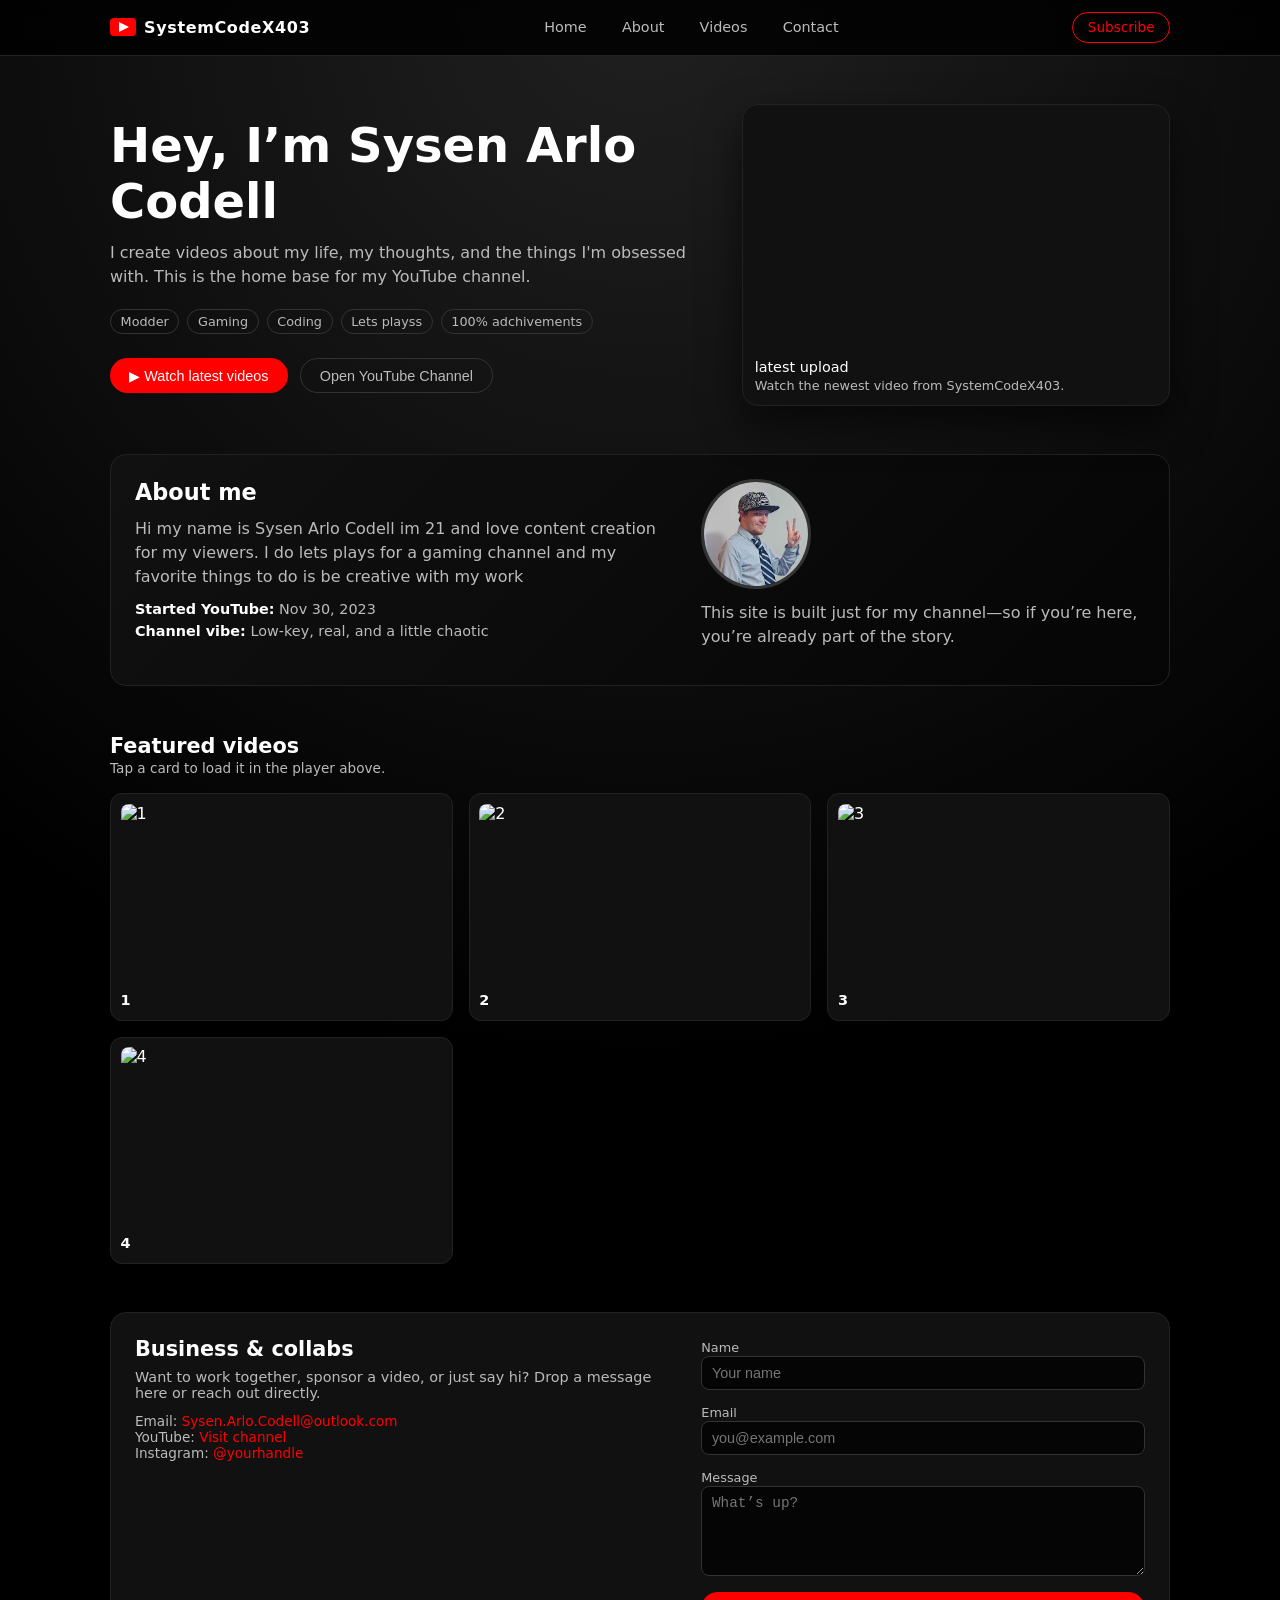
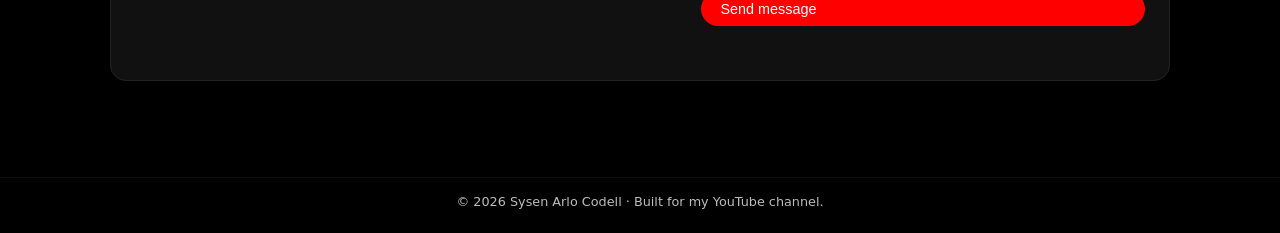
==== commit c9247d0a: "Update index.html" ====
--- a/index.html
+++ b/index.html
@@ -538,10 +538,11 @@
     </p>
 
     <div class="hero-tags">
-      <span class="tag">Vlogs</span>
+      <span class="tag">Modder</span>
       <span class="tag">Gaming</span>
       <span class="tag">Coding</span>
-      <span class="tag">Behind the scenes</span>
+      <span class="tag">Lets playss</span>
+      <span class="tag">100% adchivements</span>
     </div>
 
     <div class="hero-actions">
@@ -589,9 +590,8 @@
       <div class="about-card">
         <div>
           <h2>About me</h2>
-          <p id="about-text">
-            I’m a creator who loves sharing honest moments, random ideas, and the process of figuring life out.
-            My channel is where I experiment, connect, and document the journey.
+             <p id="about-text">
+            Hi my name is Sysen Arlo Codell im 21 and love content creation for my viewers. I do lets plays for a gaming channel and my favorite things to do is be creative with my work
           </p>
           <ul class="about-list">
             <li><strong>Started YouTube:</strong> <span id="about-start">2026</span></li>
@@ -605,30 +605,11 @@
               This site is built just for my channel—so if you’re here, you’re already part of the story.
             </p>
           </div>
-          <div class="stats">
-            <div class="stat">
-              <div class="stat-label">Subscribers</div>
-              <div class="stat-value" id="stat-subs">1,234</div>
-            </div>
-            <div class="stat">
-              <div class="stat-label">Total views</div>
-              <div class="stat-value" id="stat-views">56,789</div>
-            </div>
-            <div class="stat">
-              <div class="stat-label">Videos</div>
-              <div class="stat-value" id="stat-videos">42</div>
-            </div>
-          </div>
-        </div>
-      </div>
+
     </section>
 
     <div class="nav-cta" style="padding:0; border:none;">
 </div>
-<iframe
-  src="https://www.youtube.com/subscribe_embed?channelid=UCKgXrIfDnrRcfkJ9iuXGNQg"
-  style="height:48px; width:200px; border:none; overflow:hidden; border-radius:12px;"
-></iframe>
 
 
     <!-- PLAYLIST -->
@@ -695,11 +676,6 @@
       instagramUrl: "https://www.instagram.com/yourhandle",
       started: "Nov 30, 2023",
       vibe: "Low-key, real, and a little chaotic",
-      stats: {
-        subs: "30",
-        views: "56,789",
-        videos: "14",
-      },
   featuredVideo: {
   id: "0Z11QTkJEYU",
         title: "latest upload",
@@ -732,10 +708,6 @@
       document.getElementById("about-start").textContent = config.started;
       document.getElementById("about-vibe").textContent = config.vibe;
 
-      document.getElementById("stat-subs").textContent = config.stats.subs;
-      document.getElementById("stat-views").textContent = config.stats.views;
-      document.getElementById("stat-videos").textContent = config.stats.videos;
-
       // Featured video
       const featuredIframe = document.getElementById("featured-video");
       featuredIframe.src = "https://www.youtube.com/embed/" + config.featuredVideo.id;
@@ -786,7 +758,6 @@
 
   <div class="video-info">
     <h3>${video.title}</h3>
-    <p>${video.description}</p>
   </div>
 `;
 
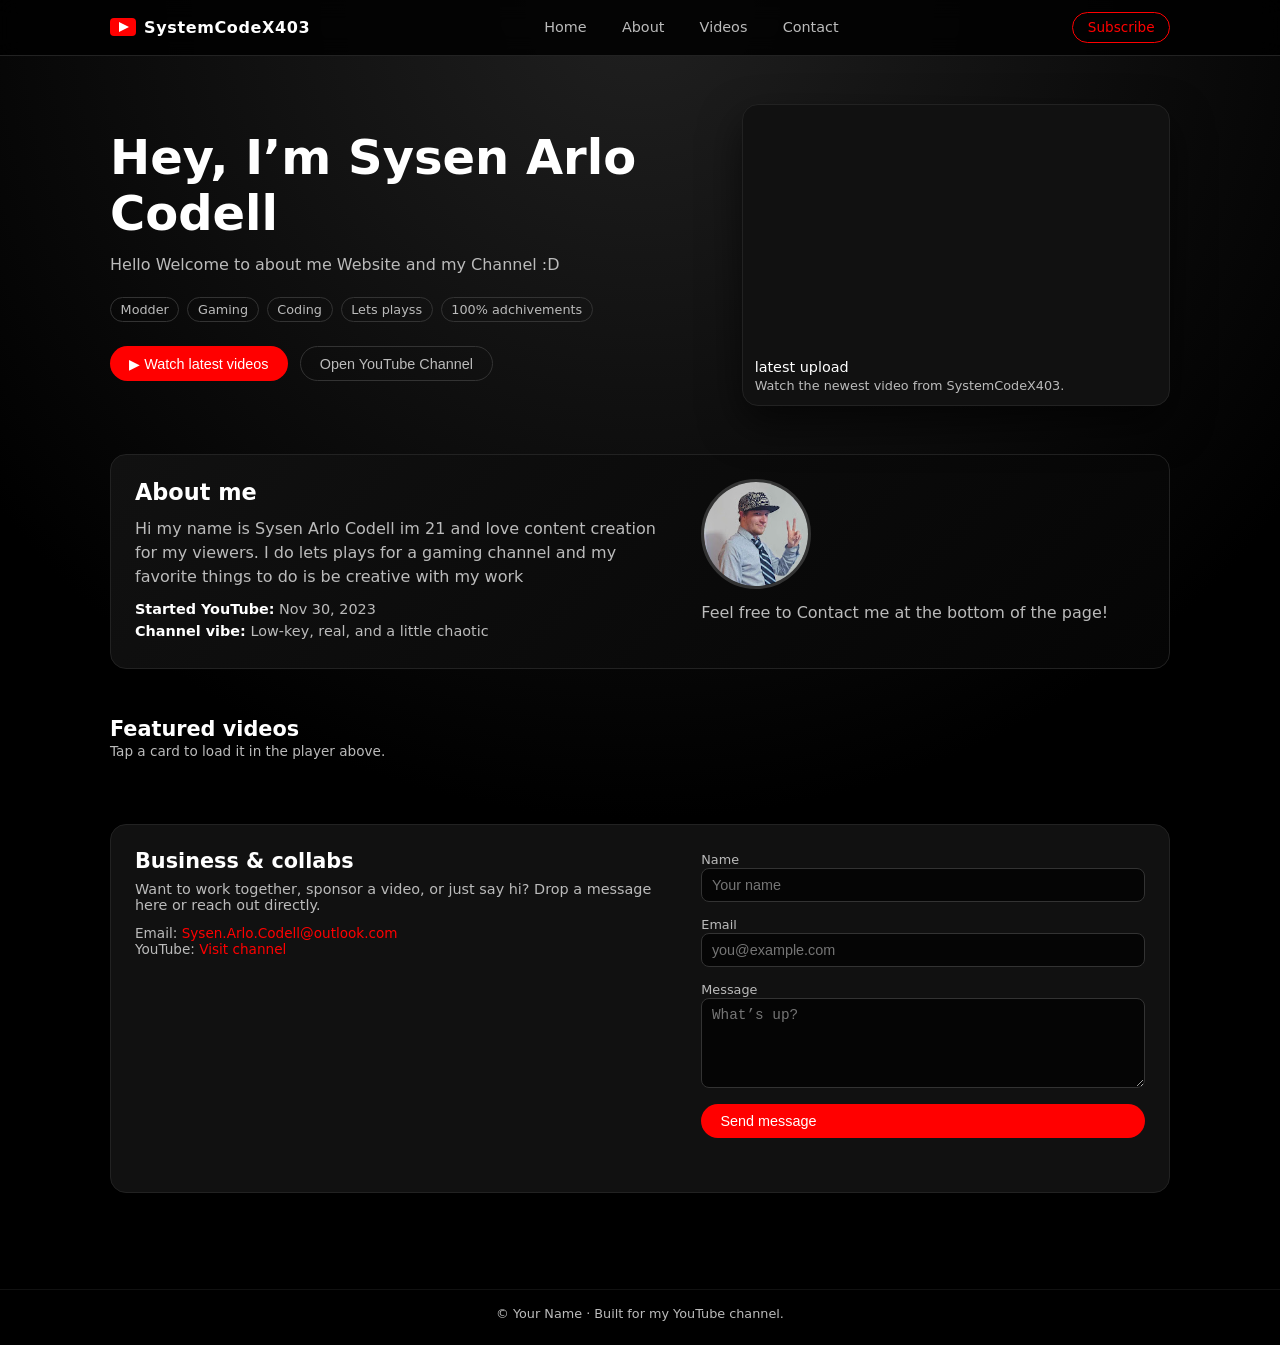
==== commit 0f8dd8d6: "Update index.html" ====
--- a/index.html
+++ b/index.html
@@ -533,8 +533,7 @@
     <h1>Hey, I’m <span id="hero-name">Your Name</span></h1>
 
     <p>
-      I create videos about my life, my thoughts, and the things I'm obsessed
-      with. This is the home base for my YouTube channel.
+      Hello Welcome to about me Website and my Channel :D
     </p>
 
     <div class="hero-tags">
@@ -602,7 +601,7 @@
           <div>
             <img src="Images/Icons/Icon.png" alt="Profile Icon" class="avatar" />
             <p>
-              This site is built just for my channel—so if you’re here, you’re already part of the story.
+              Feel free to Contact me at the bottom of the page!
             </p>
           </div>
 
@@ -637,7 +636,6 @@
           <div class="contact-links">
             Email: <a id="contact-email-link" href="mailto:you@example.com">you@example.com</a><br />
             YouTube: <a id="contact-channel-link" target="_blank">Visit channel</a><br />
-            Instagram: <a id="contact-instagram-link" target="_blank">@yourhandle</a>
           </div>
         </div>
         <div>
